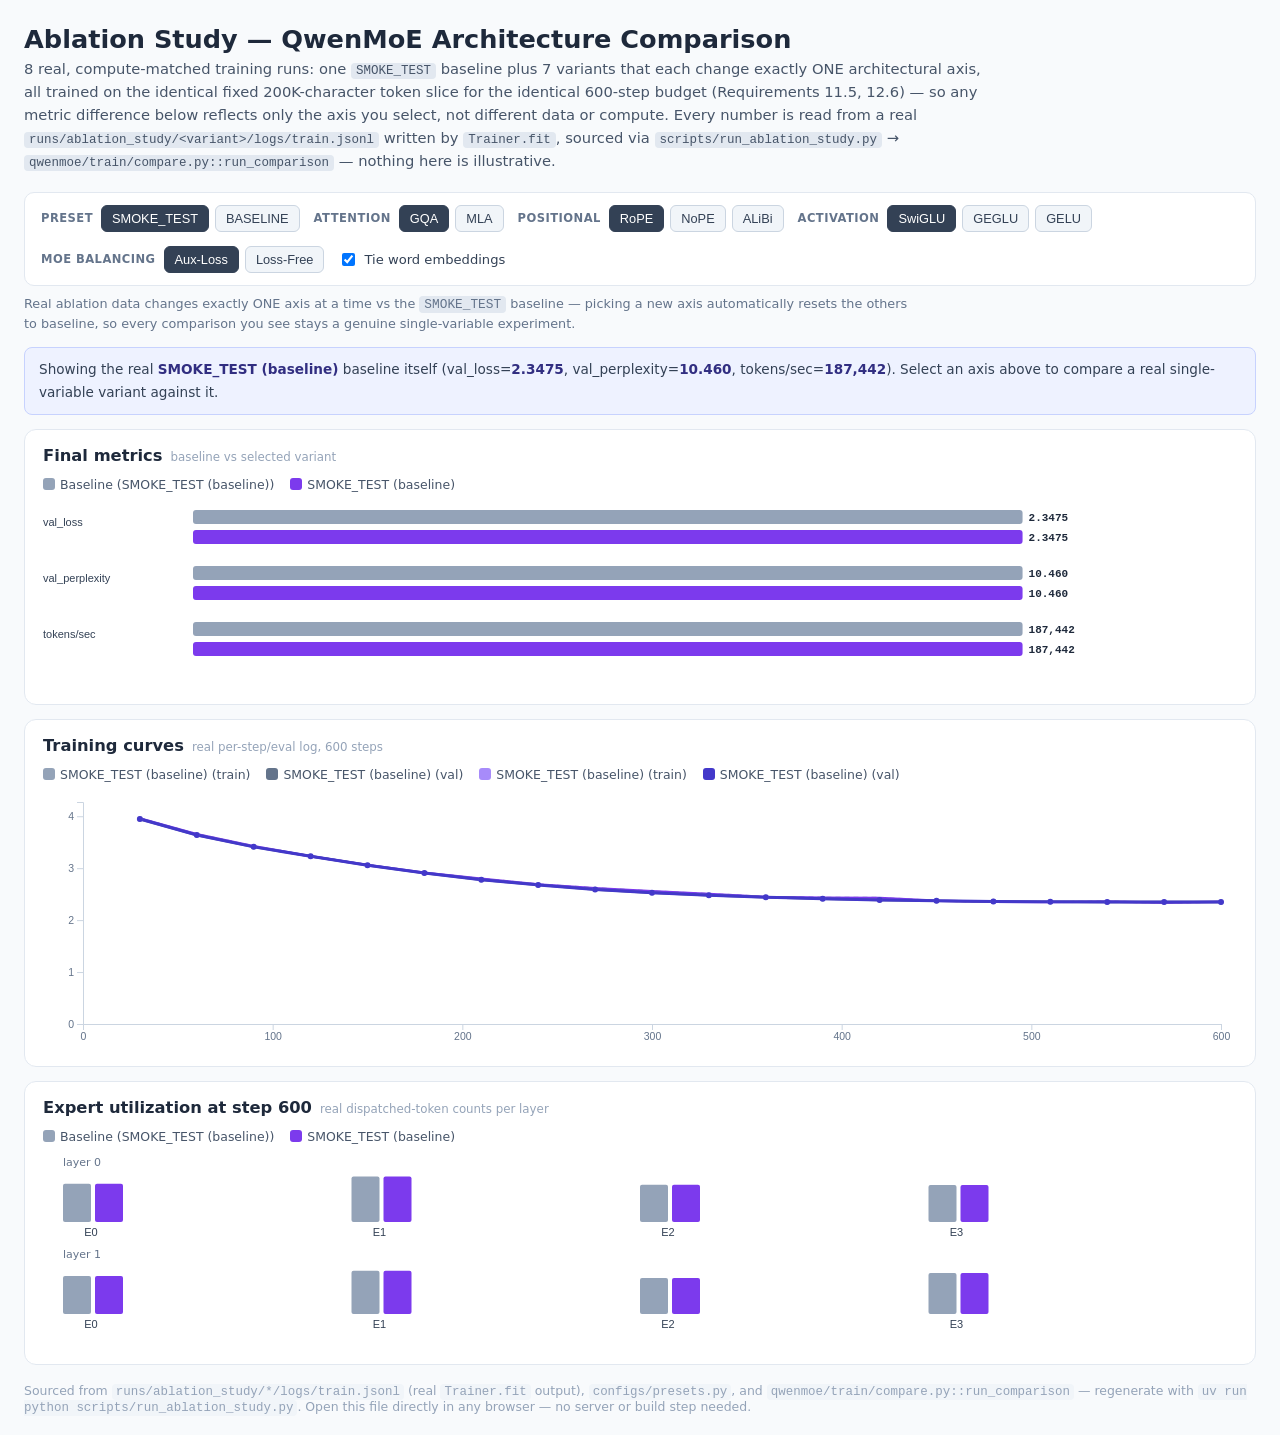
==== ablation_study/index.html @ 177bfc70 "Initial commit: Qwen-style MoE model from scratch Implements a small Qwen-style Mixture-of-Experts t" ====
<!DOCTYPE html>
<html lang="en">
<head>
<meta charset="UTF-8">
<meta name="viewport" content="width=device-width, initial-scale=1.0">
<title>QwenMoE — Ablation Study</title>
<link rel="stylesheet" href="lib/katex.min.css">
<link rel="stylesheet" href="css/style.css">
</head>
<body>

<header>
  <h1>Ablation Study — QwenMoE Architecture Comparison</h1>
  <p class="subtitle">
    8 real, compute-matched training runs: one <code>SMOKE_TEST</code> baseline plus 7 variants that each
    change exactly ONE architectural axis, all trained on the identical fixed 200K-character token slice for the
    identical 600-step budget (Requirements 11.5, 12.6) — so any metric difference below reflects only the axis
    you select, not different data or compute. Every number is read from a real
    <code>runs/ablation_study/&lt;variant&gt;/logs/train.jsonl</code> written by <code>Trainer.fit</code>, sourced via
    <code>scripts/run_ablation_study.py</code> → <code>qwenmoe/train/compare.py::run_comparison</code> — nothing here
    is illustrative.
  </p>
</header>

<div id="controls">
  <div class="ctrl-group" data-key="preset">
    <span class="ctrl-label">Preset</span>
    <button data-value="SMOKE_TEST">SMOKE_TEST</button>
    <button data-value="BASELINE">BASELINE</button>
  </div>
  <div class="ctrl-group" data-key="attention">
    <span class="ctrl-label">Attention</span>
    <button data-value="gqa">GQA</button>
    <button data-value="mla">MLA</button>
  </div>
  <div class="ctrl-group" data-key="positional">
    <span class="ctrl-label">Positional</span>
    <button data-value="rope">RoPE</button>
    <button data-value="nope">NoPE</button>
    <button data-value="alibi">ALiBi</button>
  </div>
  <div class="ctrl-group" data-key="activation">
    <span class="ctrl-label">Activation</span>
    <button data-value="swiglu">SwiGLU</button>
    <button data-value="geglu">GEGLU</button>
    <button data-value="gelu">GELU</button>
  </div>
  <div class="ctrl-group" data-key="moe_balancing">
    <span class="ctrl-label">MoE Balancing</span>
    <button data-value="aux_loss">Aux-Loss</button>
    <button data-value="loss_free">Loss-Free</button>
  </div>
  <label class="tie-toggle"><input type="checkbox" id="tieChk" checked> Tie word embeddings</label>
</div>
<p class="axis-note">Real ablation data changes exactly ONE axis at a time vs the <code>SMOKE_TEST</code> baseline —
  picking a new axis automatically resets the others to baseline, so every comparison you see stays a genuine
  single-variable experiment.</p>

<div id="statsLine"></div>

<div id="illustrativeNotice" style="display:none"></div>

<main id="comparison">
  <section class="panel">
    <h2>Final metrics <span class="panel-sub">baseline vs selected variant</span></h2>
    <div id="metricBars" class="chart-box"></div>
  </section>

  <section class="panel">
    <h2>Training curves <span class="panel-sub">real per-step/eval log, 600 steps</span></h2>
    <div id="lossCurve" class="chart-box"></div>
  </section>

  <section class="panel">
    <h2>Expert utilization at step 600 <span class="panel-sub">real dispatched-token counts per layer</span></h2>
    <div id="expertBars" class="chart-box"></div>
  </section>

  <section class="panel" id="deepdiveSection" style="display:none">
    <h2 id="deepdiveTitle"></h2>
    <div id="deepdivePanel" class="deepdive-panel"></div>
  </section>
</main>

<footer>
  Sourced from <code>runs/ablation_study/*/logs/train.jsonl</code> (real <code>Trainer.fit</code> output),
  <code>configs/presets.py</code>, and <code>qwenmoe/train/compare.py::run_comparison</code> — regenerate with
  <code>uv run python scripts/run_ablation_study.py</code>. Open this file directly in any browser — no server or
  build step needed.
</footer>

<script src="lib/d3.min.js"></script>
<script src="lib/katex.min.js"></script>
<script src="data/ablation.js"></script>
<script src="js/charts.js"></script>
<script src="js/deep-dive.js"></script>
<script src="js/app.js"></script>
</body>
</html>
---- ablation_study/css/style.css ----
/* ablation_study/css/style.css */
:root { --ink:#1e293b; --bg:#f8fafc; }
* { box-sizing: border-box; }
body {
  margin:0; padding:24px; background:var(--bg); color:var(--ink);
  font-family:'Segoe UI', system-ui, -apple-system, sans-serif;
}
header h1 { margin:0 0 4px; font-size:1.6rem; }
header .subtitle { margin:0 0 18px; color:#475569; font-size:0.92rem; max-width:960px; line-height:1.55; }
header .subtitle code { background:#e2e8f0; padding:1px 5px; border-radius:4px; font-size:0.85em; }

/* ---- Controls (reused verbatim from architecture_diagram.html's toggle bar) ---- */
#controls {
  display:flex; flex-wrap:wrap; gap:14px; align-items:center;
  background:#fff; border:1px solid #e2e8f0; border-radius:10px;
  padding:12px 16px; margin-bottom:8px;
}
.ctrl-group { display:flex; align-items:center; gap:6px; }
.ctrl-label { font-size:0.72rem; text-transform:uppercase; letter-spacing:0.04em; color:#64748b; font-weight:600; margin-right:2px; }
.ctrl-group button {
  border:1px solid #cbd5e1; background:#f1f5f9; color:#334155;
  padding:5px 10px; border-radius:6px; font-size:0.8rem; cursor:pointer;
  transition: background 0.15s, color 0.15s, border-color 0.15s;
}
.ctrl-group button:hover { background:#e2e8f0; }
.ctrl-group button.active { background:#334155; color:#fff; border-color:#334155; }
.ctrl-group button:disabled { opacity:0.4; cursor:not-allowed; }
.tie-toggle { font-size:0.82rem; display:flex; align-items:center; gap:6px; color:#334155; cursor:pointer; }

.axis-note { font-size:0.8rem; color:#64748b; margin:0 0 14px; max-width:900px; line-height:1.5; }
.axis-note code { background:#e2e8f0; padding:1px 5px; border-radius:4px; }

#statsLine {
  font-size:0.85rem; color:#334155; background:#eef2ff; border:1px solid #c7d2fe;
  border-radius:8px; padding:10px 14px; margin-bottom:14px; line-height:1.7;
}
#statsLine strong { color:#312e81; }
#statsLine .diff-arrow { color:#7c3aed; font-weight:700; margin:0 4px; }
#statsLine .better { color:#059669; font-weight:700; }
#statsLine .worse { color:#dc2626; font-weight:700; }

#illustrativeNotice {
  background:#fff7ed; border:1px solid #fdba74; color:#7c2d12; border-radius:8px;
  padding:12px 16px; margin-bottom:14px; font-size:0.85rem; line-height:1.6;
}

/* ---- Comparison panels ---- */
main#comparison { display:flex; flex-direction:column; gap:14px; min-width:0; }
.panel {
  background:#fff; border:1px solid #e2e8f0; border-radius:12px; padding:16px 18px;
  animation: panel-in 0.35s ease-out both;
  min-width:0;
}
.panel h2 { margin:0 0 12px; font-size:1.02rem; display:flex; align-items:baseline; gap:8px; }
.panel-sub { font-size:0.74rem; color:#94a3b8; font-weight:400; }
.chart-box { overflow-x:auto; min-width:0; }
.chart-box svg { display:block; }

@keyframes panel-in {
  from { opacity:0; transform:translateY(8px); }
  to { opacity:1; transform:translateY(0); }
}

/* bar/line chart elements (D3-drawn, styled via class) */
.bar-baseline { fill:#94a3b8; }
.bar-variant { fill:#7c3aed; }
.bar-variant.better { fill:#059669; }
.bar-variant.worse { fill:#dc2626; }
.bar-label { font-size:11px; fill:#334155; font-family:'Segoe UI', sans-serif; }
.bar-value { font-size:11px; fill:#1e293b; font-weight:600; font-family:'SF Mono', Consolas, monospace; }
.axis-line { stroke:#cbd5e1; stroke-width:1; }
.chart-legend { font-size:0.78rem; color:#475569; display:flex; gap:16px; margin-bottom:8px; }
.chart-legend .sw { display:inline-block; width:12px; height:12px; border-radius:3px; margin-right:5px; vertical-align:-1px; }

.line-baseline { fill:none; stroke:#94a3b8; stroke-width:2; stroke-dasharray:5 4; }
.line-variant { fill:none; stroke:#7c3aed; stroke-width:2.4; }
.line-baseline-val { fill:none; stroke:#64748b; stroke-width:2.4; }
.line-variant-val { fill:none; stroke:#4338ca; stroke-width:3; }
.dot-baseline { fill:#94a3b8; }
.dot-variant { fill:#4338ca; }
.chart-axis text { font-size:10.5px; fill:#64748b; font-family:'Segoe UI', sans-serif; }
.chart-axis path, .chart-axis line { stroke:#cbd5e1; }

.expert-group-label { font-size:11px; fill:#64748b; }

/* ---- Deep-dive (loss-free / MLA), same dark theme as token_journey ---- */
.deepdive-panel {
  background:#0f172a; color:#e2e8f0; border-radius:10px; padding:18px 20px;
  overflow-x:auto; line-height:1.55;
}
.deepdive-panel .katex { color:#e0e7ff; font-size:1.05em; }
.deepdive-panel .mm-formula-line { margin-bottom:14px; }
.deepdive-panel .mm-note {
  font-size:0.85rem; color:#cbd5e1; background:#1e293b; border-radius:8px;
  padding:10px 14px; margin-top:14px; line-height:1.55;
}
.deepdive-panel .mm-note b { color:#fbbf24; }
.bias-rounds { display:flex; gap:22px; flex-wrap:wrap; }
.bias-round {
  display:flex; flex-direction:column; gap:6px; align-items:center;
  animation: stage-in 0.4s calc(var(--stage,0) * 120ms) ease-out both;
}
.bias-round .round-label { font-size:0.74rem; color:#94a3b8; text-transform:uppercase; letter-spacing:0.03em; }
@keyframes stage-in { from{opacity:0; transform:translateY(6px);} to{opacity:1; transform:translateY(0);} }

footer { margin-top:18px; font-size:0.78rem; color:#94a3b8; }
footer code { background:#f1f5f9; padding:1px 4px; border-radius:4px; }

@media (max-width: 720px) {
  #controls { gap:10px; }
  .ctrl-group button { padding:5px 8px; font-size:0.76rem; }
}
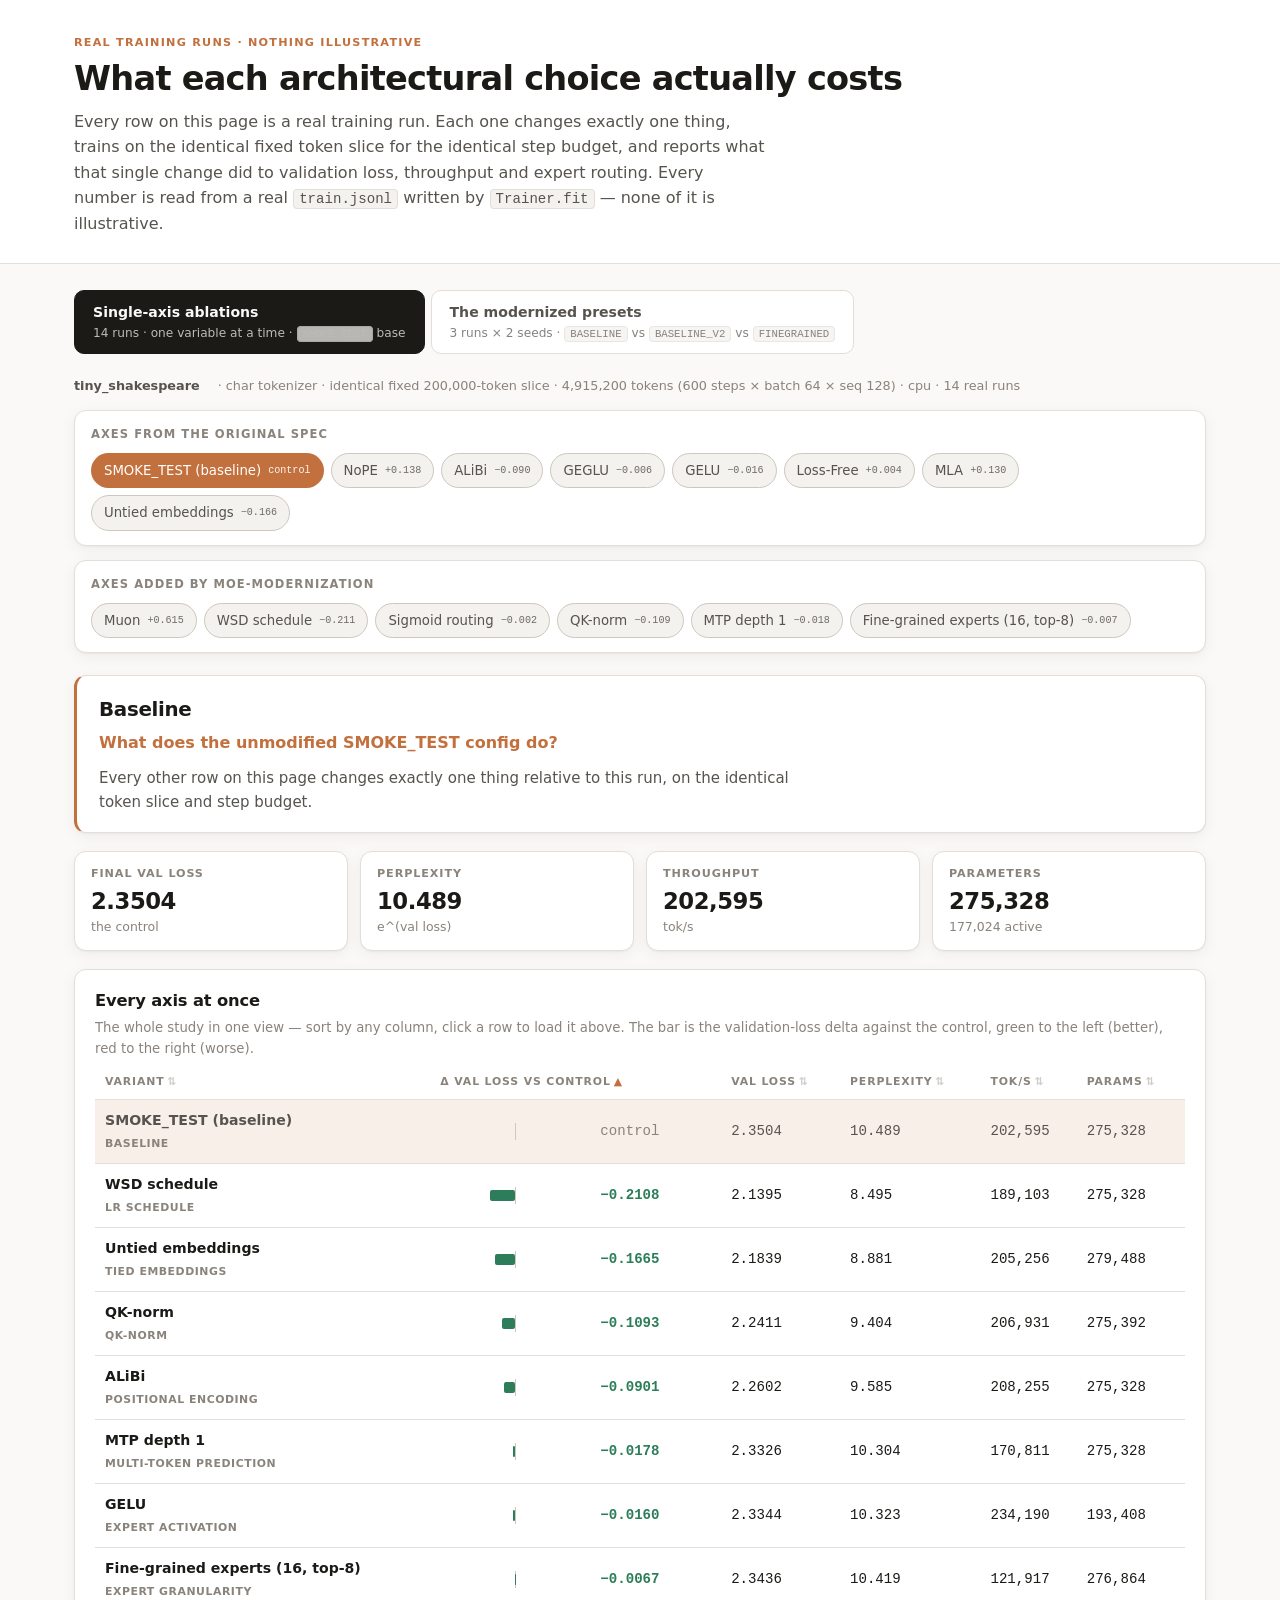
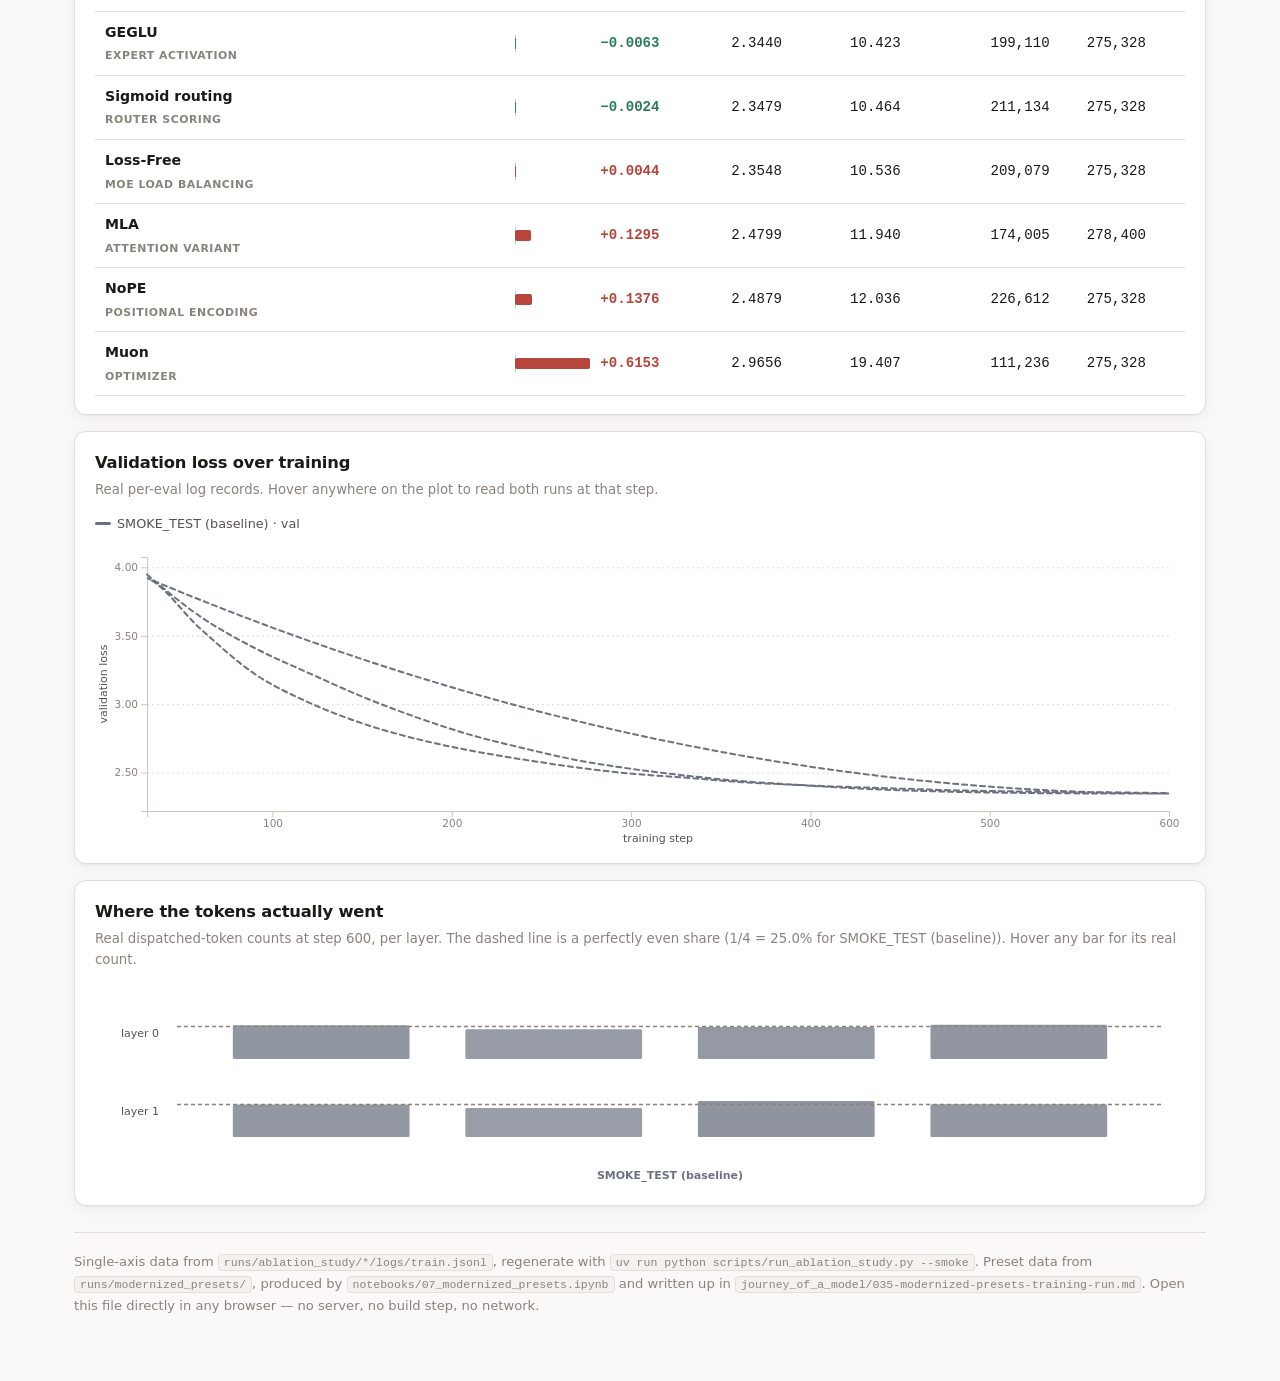
==== commit 43a2be9e: "moe-modernization: teach both visualizations the modernized model (journal 036) Both interactive pag" ====
--- a/ablation_study/index.html
+++ b/ablation_study/index.html
@@ -9,85 +9,137 @@
 </head>
 <body>
 
-<header>
-  <h1>Ablation Study — QwenMoE Architecture Comparison</h1>
-  <p class="subtitle">
-    8 real, compute-matched training runs: one <code>SMOKE_TEST</code> baseline plus 7 variants that each
-    change exactly ONE architectural axis, all trained on the identical fixed 200K-character token slice for the
-    identical 600-step budget (Requirements 11.5, 12.6) — so any metric difference below reflects only the axis
-    you select, not different data or compute. Every number is read from a real
-    <code>runs/ablation_study/&lt;variant&gt;/logs/train.jsonl</code> written by <code>Trainer.fit</code>, sourced via
-    <code>scripts/run_ablation_study.py</code> → <code>qwenmoe/train/compare.py::run_comparison</code> — nothing here
-    is illustrative.
-  </p>
+<header class="masthead">
+  <div class="wrap">
+    <p class="eyebrow">Real training runs · nothing illustrative</p>
+    <h1>What each architectural choice actually costs</h1>
+    <p class="lede">
+      Every row on this page is a real training run. Each one changes exactly one thing, trains on the
+      identical fixed token slice for the identical step budget, and reports what that single change did to
+      validation loss, throughput and expert routing. Every number is read from a real
+      <code>train.jsonl</code> written by <code>Trainer.fit</code> — none of it is illustrative.
+    </p>
+  </div>
 </header>
 
-<div id="controls">
-  <div class="ctrl-group" data-key="preset">
-    <span class="ctrl-label">Preset</span>
-    <button data-value="SMOKE_TEST">SMOKE_TEST</button>
-    <button data-value="BASELINE">BASELINE</button>
+<div class="wrap">
+
+  <div class="tiers" role="tablist">
+    <button class="tier-tab" role="tab" data-tier="axes" aria-selected="true">
+      Single-axis ablations
+      <small>14 runs · one variable at a time · <code>SMOKE_TEST</code> base</small>
+    </button>
+    <button class="tier-tab" role="tab" data-tier="presets" aria-selected="false">
+      The modernized presets
+      <small>3 runs × 2 seeds · <code>BASELINE</code> vs <code>BASELINE_V2</code> vs <code>FINEGRAINED</code></small>
+    </button>
   </div>
-  <div class="ctrl-group" data-key="attention">
-    <span class="ctrl-label">Attention</span>
-    <button data-value="gqa">GQA</button>
-    <button data-value="mla">MLA</button>
-  </div>
-  <div class="ctrl-group" data-key="positional">
-    <span class="ctrl-label">Positional</span>
-    <button data-value="rope">RoPE</button>
-    <button data-value="nope">NoPE</button>
-    <button data-value="alibi">ALiBi</button>
-  </div>
-  <div class="ctrl-group" data-key="activation">
-    <span class="ctrl-label">Activation</span>
-    <button data-value="swiglu">SwiGLU</button>
-    <button data-value="geglu">GEGLU</button>
-    <button data-value="gelu">GELU</button>
-  </div>
-  <div class="ctrl-group" data-key="moe_balancing">
-    <span class="ctrl-label">MoE Balancing</span>
-    <button data-value="aux_loss">Aux-Loss</button>
-    <button data-value="loss_free">Loss-Free</button>
-  </div>
-  <label class="tie-toggle"><input type="checkbox" id="tieChk" checked> Tie word embeddings</label>
-</div>
-<p class="axis-note">Real ablation data changes exactly ONE axis at a time vs the <code>SMOKE_TEST</code> baseline —
-  picking a new axis automatically resets the others to baseline, so every comparison you see stays a genuine
-  single-variable experiment.</p>
 
-<div id="statsLine"></div>
+  <!-- =============== TIER 1: single-axis ablations =============== -->
+  <section id="tier-axes">
+    <p class="provenance" id="axisProvenance"></p>
 
-<div id="illustrativeNotice" style="display:none"></div>
+    <div class="picker" id="picker"></div>
 
-<main id="comparison">
-  <section class="panel">
-    <h2>Final metrics <span class="panel-sub">baseline vs selected variant</span></h2>
-    <div id="metricBars" class="chart-box"></div>
+    <div class="explainer" id="explainer"></div>
+
+    <div class="verdict" id="verdict"></div>
+
+    <section class="panel">
+      <h2>Every axis at once</h2>
+      <p class="panel-sub">
+        The whole study in one view — sort by any column, click a row to load it above. The bar is the
+        validation-loss delta against the control, green to the left (better), red to the right (worse).
+      </p>
+      <div class="chart-box" id="board"></div>
+    </section>
+
+    <section class="panel">
+      <h2>Validation loss over training</h2>
+      <p class="panel-sub">Real per-eval log records. Hover anywhere on the plot to read both runs at that step.</p>
+      <div class="legend" id="lossLegend"></div>
+      <div class="chart-box" id="lossCurve"></div>
+    </section>
+
+    <section class="panel">
+      <h2>Where the tokens actually went</h2>
+      <p class="panel-sub" id="expertSub"></p>
+      <div class="chart-box" id="expertBars"></div>
+    </section>
+
+    <section class="panel hidden" id="deepdiveSection">
+      <h2 id="deepdiveTitle"></h2>
+      <p class="panel-sub">The mechanism behind the number above, with this run's own measurements.</p>
+      <div class="deepdive" id="deepdivePanel"></div>
+    </section>
   </section>
 
-  <section class="panel">
-    <h2>Training curves <span class="panel-sub">real per-step/eval log, 600 steps</span></h2>
-    <div id="lossCurve" class="chart-box"></div>
+  <!-- =============== TIER 2: modernized presets =============== -->
+  <section id="tier-presets" class="hidden">
+    <p class="provenance" id="presetProvenance"></p>
+
+    <section class="panel" style="border-left:3px solid var(--variant)">
+      <h2>A different experiment from the one above</h2>
+      <p class="panel-sub" style="margin-bottom:0">
+        This tier is <em>not</em> comparable with the single-axis study: it uses a different base config
+        (<code>BASELINE</code>, d_model 256 × 6 layers, not the tiny <code>SMOKE_TEST</code>), a different
+        token slice and budget, and — crucially — it changes <em>several</em> axes at once, because the
+        question here is not "what does one knob do" but "what should the recommended configuration be after
+        the modernization spec". It also trains every variant over two seeds, so a difference can be checked
+        against seed noise instead of eyeballed.
+      </p>
+    </section>
+
+    <div class="showdown" id="presetCards"></div>
+
+    <section class="panel">
+      <h2>What changed, and why it should help</h2>
+      <p class="panel-sub">
+        Each row is one field difference against <code>BASELINE</code>, with the reasoning that motivated it.
+      </p>
+      <div class="chart-box" id="changeTable"></div>
+    </section>
+
+    <section class="panel">
+      <h2>Validation loss over training</h2>
+      <p class="panel-sub">
+        Line is the mean across seeds; the shaded band is the real min–max envelope, so you can see directly
+        whether two runs are separated by more than seed noise.
+      </p>
+      <div class="legend" id="presetLegend"></div>
+      <div class="chart-box" id="presetCurve"></div>
+    </section>
+
+    <section class="panel">
+      <h2>Routing load per expert</h2>
+      <p class="panel-sub">
+        Real dispatched-token counts per layer at the final logged step. <code>FINEGRAINED</code> has 32
+        narrow experts where the others have 8 wide ones, so its bars are both more numerous and individually
+        smaller — the dashed line is each model's own even share.
+      </p>
+      <div class="chart-box" id="presetExpertBars"></div>
+    </section>
+
+    <section class="panel">
+      <h2>How evenly is that load spread?</h2>
+      <p class="panel-sub">
+        One dot per layer. Coefficient of variation = std(load) / mean(load): zero means every expert received
+        an identical share, larger means the router is playing favourites.
+      </p>
+      <div class="chart-box" id="presetBalance"></div>
+    </section>
   </section>
 
-  <section class="panel">
-    <h2>Expert utilization at step 600 <span class="panel-sub">real dispatched-token counts per layer</span></h2>
-    <div id="expertBars" class="chart-box"></div>
-  </section>
+  <footer class="foot">
+    Single-axis data from <code>runs/ablation_study/*/logs/train.jsonl</code>, regenerate with
+    <code>uv run python scripts/run_ablation_study.py --smoke</code>.
+    Preset data from <code>runs/modernized_presets/</code>, produced by
+    <code>notebooks/07_modernized_presets.ipynb</code> and written up in
+    <code>journey_of_a_model/035-modernized-presets-training-run.md</code>.
+    Open this file directly in any browser — no server, no build step, no network.
+  </footer>
 
-  <section class="panel" id="deepdiveSection" style="display:none">
-    <h2 id="deepdiveTitle"></h2>
-    <div id="deepdivePanel" class="deepdive-panel"></div>
-  </section>
-</main>
-
-<footer>
-  Sourced from <code>runs/ablation_study/*/logs/train.jsonl</code> (real <code>Trainer.fit</code> output),
-  <code>configs/presets.py</code>, and <code>qwenmoe/train/compare.py::run_comparison</code> — regenerate with
-  <code>uv run python scripts/run_ablation_study.py</code>. Open this file directly in any browser — no server or
-  build step needed.
-</footer>
+</div>
 
 <script src="lib/d3.min.js"></script>
 <script src="lib/katex.min.js"></script>
--- a/ablation_study/css/style.css
+++ b/ablation_study/css/style.css
@@ -1,112 +1,401 @@
-/* ablation_study/css/style.css */
-:root { --ink:#1e293b; --bg:#f8fafc; }
+/* ablation_study/css/style.css
+ *
+ * Design system for the ablation study page.
+ *
+ * Hue carries meaning here, it is not decoration: slate is always the
+ * BASELINE/control (recessive, it is the thing being compared against),
+ * rust is always the variant under test, and green/red are reserved
+ * exclusively for "this measured better/worse than the control". The
+ * modernized presets get their own three-colour scale because they are a
+ * three-way comparison rather than a pair.
+ *
+ * Everything is vendored/system-only -- no webfont, no CDN -- because these
+ * pages are meant to open straight off the filesystem with no server and no
+ * network, the same constraint that made d3/katex local in lib/.
+ */
+
+:root {
+  color-scheme: light dark;
+
+  /* neutrals, biased very slightly warm so the rust accent sits naturally */
+  --bg: #faf9f7;
+  --surface: #ffffff;
+  --surface-2: #f4f2ef;
+  --border: #e3ded7;
+  --border-strong: #cec7bd;
+  --ink: #1c1a17;
+  --ink-2: #57534e;
+  --ink-3: #8a837b;
+
+  /* roles */
+  --control: #6b7280;      /* the baseline being compared against */
+  --variant: #c2703d;      /* the single axis under test */
+  --better: #2d7d5a;
+  --worse: #b8453c;
+
+  /* the three modernized presets */
+  --p-baseline: #6b7280;
+  --p-v2: #c2703d;
+  --p-fine: #7c5cbf;
+
+  --shadow: 0 1px 2px rgba(28, 26, 23, 0.04), 0 4px 16px rgba(28, 26, 23, 0.05);
+  --radius: 12px;
+
+  --mono: ui-monospace, "SF Mono", "Cascadia Mono", Menlo, Consolas, monospace;
+  --sans: ui-sans-serif, system-ui, -apple-system, "Segoe UI", Roboto, sans-serif;
+}
+
+@media (prefers-color-scheme: dark) {
+  :root:not([data-theme="light"]) {
+    --bg: #12151a;
+    --surface: #191d24;
+    --surface-2: #21262f;
+    --border: #2c323c;
+    --border-strong: #3d4552;
+    --ink: #e8e6e3;
+    --ink-2: #a8a29b;
+    --ink-3: #79736c;
+    --control: #8d949e;
+    --variant: #e0904f;
+    --better: #4aa87a;
+    --worse: #d96b60;
+    --p-baseline: #8d949e;
+    --p-v2: #e0904f;
+    --p-fine: #a284d8;
+    --shadow: 0 1px 2px rgba(0, 0, 0, 0.3), 0 4px 16px rgba(0, 0, 0, 0.25);
+  }
+}
+
+:root[data-theme="dark"] {
+  --bg: #12151a;
+  --surface: #191d24;
+  --surface-2: #21262f;
+  --border: #2c323c;
+  --border-strong: #3d4552;
+  --ink: #e8e6e3;
+  --ink-2: #a8a29b;
+  --ink-3: #79736c;
+  --control: #8d949e;
+  --variant: #e0904f;
+  --better: #4aa87a;
+  --worse: #d96b60;
+  --p-baseline: #8d949e;
+  --p-v2: #e0904f;
+  --p-fine: #a284d8;
+  --shadow: 0 1px 2px rgba(0, 0, 0, 0.3), 0 4px 16px rgba(0, 0, 0, 0.25);
+}
+
 * { box-sizing: border-box; }
+
 body {
-  margin:0; padding:24px; background:var(--bg); color:var(--ink);
-  font-family:'Segoe UI', system-ui, -apple-system, sans-serif;
-}
-header h1 { margin:0 0 4px; font-size:1.6rem; }
-header .subtitle { margin:0 0 18px; color:#475569; font-size:0.92rem; max-width:960px; line-height:1.55; }
-header .subtitle code { background:#e2e8f0; padding:1px 5px; border-radius:4px; font-size:0.85em; }
-
-/* ---- Controls (reused verbatim from architecture_diagram.html's toggle bar) ---- */
-#controls {
-  display:flex; flex-wrap:wrap; gap:14px; align-items:center;
-  background:#fff; border:1px solid #e2e8f0; border-radius:10px;
-  padding:12px 16px; margin-bottom:8px;
-}
-.ctrl-group { display:flex; align-items:center; gap:6px; }
-.ctrl-label { font-size:0.72rem; text-transform:uppercase; letter-spacing:0.04em; color:#64748b; font-weight:600; margin-right:2px; }
-.ctrl-group button {
-  border:1px solid #cbd5e1; background:#f1f5f9; color:#334155;
-  padding:5px 10px; border-radius:6px; font-size:0.8rem; cursor:pointer;
-  transition: background 0.15s, color 0.15s, border-color 0.15s;
-}
-.ctrl-group button:hover { background:#e2e8f0; }
-.ctrl-group button.active { background:#334155; color:#fff; border-color:#334155; }
-.ctrl-group button:disabled { opacity:0.4; cursor:not-allowed; }
-.tie-toggle { font-size:0.82rem; display:flex; align-items:center; gap:6px; color:#334155; cursor:pointer; }
-
-.axis-note { font-size:0.8rem; color:#64748b; margin:0 0 14px; max-width:900px; line-height:1.5; }
-.axis-note code { background:#e2e8f0; padding:1px 5px; border-radius:4px; }
-
-#statsLine {
-  font-size:0.85rem; color:#334155; background:#eef2ff; border:1px solid #c7d2fe;
-  border-radius:8px; padding:10px 14px; margin-bottom:14px; line-height:1.7;
-}
-#statsLine strong { color:#312e81; }
-#statsLine .diff-arrow { color:#7c3aed; font-weight:700; margin:0 4px; }
-#statsLine .better { color:#059669; font-weight:700; }
-#statsLine .worse { color:#dc2626; font-weight:700; }
-
-#illustrativeNotice {
-  background:#fff7ed; border:1px solid #fdba74; color:#7c2d12; border-radius:8px;
-  padding:12px 16px; margin-bottom:14px; font-size:0.85rem; line-height:1.6;
-}
-
-/* ---- Comparison panels ---- */
-main#comparison { display:flex; flex-direction:column; gap:14px; min-width:0; }
+  margin: 0;
+  padding: 0 0 64px;
+  background: var(--bg);
+  color: var(--ink);
+  font-family: var(--sans);
+  font-size: 15px;
+  line-height: 1.6;
+  -webkit-font-smoothing: antialiased;
+}
+
+.wrap { max-width: 1180px; margin: 0 auto; padding: 0 24px; }
+
+code, .mono { font-family: var(--mono); font-size: 0.88em; }
+code {
+  background: var(--surface-2); padding: 1px 5px; border-radius: 4px;
+  border: 1px solid var(--border);
+}
+.num { font-variant-numeric: tabular-nums; }
+
+/* ---------- masthead ---------- */
+header.masthead {
+  border-bottom: 1px solid var(--border);
+  background: var(--surface);
+  padding: 34px 0 26px;
+  margin-bottom: 26px;
+}
+.eyebrow {
+  font-size: 0.7rem; text-transform: uppercase; letter-spacing: 0.11em;
+  color: var(--variant); font-weight: 700; margin: 0 0 8px;
+}
+header.masthead h1 {
+  margin: 0 0 10px; font-size: 2.1rem; line-height: 1.15;
+  letter-spacing: -0.022em; font-weight: 660; text-wrap: balance;
+}
+header.masthead .lede {
+  margin: 0; color: var(--ink-2); max-width: 68ch; font-size: 1rem;
+}
+.provenance {
+  margin-top: 16px; font-size: 0.8rem; color: var(--ink-3);
+  display: flex; flex-wrap: wrap; gap: 6px 18px;
+}
+.provenance b { color: var(--ink-2); font-weight: 600; }
+
+/* ---------- tier tabs ---------- */
+.tiers { display: flex; gap: 6px; margin-bottom: 22px; flex-wrap: wrap; }
+.tier-tab {
+  appearance: none; border: 1px solid var(--border); background: var(--surface);
+  color: var(--ink-2); padding: 10px 18px; border-radius: 10px; cursor: pointer;
+  font: inherit; font-size: 0.88rem; font-weight: 600; text-align: left;
+  transition: background .15s, color .15s, border-color .15s;
+}
+.tier-tab:hover { border-color: var(--border-strong); color: var(--ink); }
+.tier-tab[aria-selected="true"] {
+  background: var(--ink); color: var(--bg); border-color: var(--ink);
+}
+.tier-tab small {
+  display: block; font-weight: 400; font-size: 0.76rem; opacity: 0.72;
+  margin-top: 1px;
+}
+
+/* ---------- axis picker ---------- */
+.picker { display: grid; gap: 14px; margin-bottom: 22px; }
+.picker-group {
+  background: var(--surface); border: 1px solid var(--border);
+  border-radius: var(--radius); padding: 14px 16px; box-shadow: var(--shadow);
+}
+.picker-group > h3 {
+  margin: 0 0 10px; font-size: 0.72rem; text-transform: uppercase;
+  letter-spacing: 0.09em; color: var(--ink-3); font-weight: 700;
+}
+.chips { display: flex; flex-wrap: wrap; gap: 7px; }
+.chip {
+  appearance: none; border: 1px solid var(--border-strong); background: var(--surface-2);
+  color: var(--ink-2); padding: 6px 12px; border-radius: 999px; cursor: pointer;
+  font: inherit; font-size: 0.83rem; font-weight: 500;
+  display: inline-flex; align-items: center; gap: 7px;
+  transition: background .14s, color .14s, border-color .14s, transform .14s;
+}
+.chip:hover { border-color: var(--variant); color: var(--ink); transform: translateY(-1px); }
+.chip[aria-pressed="true"] {
+  background: var(--variant); border-color: var(--variant); color: #fff;
+}
+.chip .delta {
+  font-family: var(--mono); font-size: 0.76em; font-variant-numeric: tabular-nums;
+  opacity: 0.85;
+}
+.chip[aria-pressed="true"] .delta { opacity: 0.95; }
+.chip.is-control { border-style: dashed; }
+
+/* ---------- explainer card ---------- */
+.explainer {
+  background: var(--surface); border: 1px solid var(--border);
+  border-left: 3px solid var(--variant);
+  border-radius: var(--radius); padding: 18px 22px; margin-bottom: 18px;
+  box-shadow: var(--shadow);
+}
+.explainer h2 { margin: 0 0 4px; font-size: 1.24rem; letter-spacing: -0.015em; }
+.explainer .question {
+  margin: 0 0 10px; font-size: 1rem; color: var(--variant); font-weight: 600;
+}
+.explainer .why { margin: 0; color: var(--ink-2); max-width: 74ch; }
+.explainer .changed {
+  margin-top: 14px; padding-top: 13px; border-top: 1px dashed var(--border);
+  font-size: 0.88rem; display: flex; flex-wrap: wrap; gap: 6px 16px;
+  align-items: center;
+}
+.changed .field { font-family: var(--mono); font-size: 0.86em; }
+.arrow { color: var(--variant); font-weight: 700; margin: 0 3px; }
+.paper-link {
+  display: inline-block; margin-top: 12px; font-size: 0.82rem;
+  color: var(--variant); text-decoration: none; font-weight: 600;
+  border-bottom: 1px solid currentColor; padding-bottom: 1px;
+}
+.paper-link:hover { color: var(--ink); }
+
+/* ---------- verdict strip ---------- */
+.verdict {
+  display: grid; grid-template-columns: repeat(auto-fit, minmax(168px, 1fr));
+  gap: 12px; margin-bottom: 18px;
+}
+.stat {
+  background: var(--surface); border: 1px solid var(--border);
+  border-radius: var(--radius); padding: 13px 16px; box-shadow: var(--shadow);
+}
+.stat .k {
+  font-size: 0.7rem; text-transform: uppercase; letter-spacing: 0.08em;
+  color: var(--ink-3); font-weight: 700; margin-bottom: 5px;
+}
+.stat .v {
+  font-size: 1.42rem; font-weight: 650; font-variant-numeric: tabular-nums;
+  letter-spacing: -0.02em; line-height: 1.15;
+}
+.stat .sub { font-size: 0.78rem; color: var(--ink-3); margin-top: 3px; font-variant-numeric: tabular-nums; }
+.stat.better .v { color: var(--better); }
+.stat.worse .v { color: var(--worse); }
+
+/* ---------- panels ---------- */
 .panel {
-  background:#fff; border:1px solid #e2e8f0; border-radius:12px; padding:16px 18px;
-  animation: panel-in 0.35s ease-out both;
-  min-width:0;
-}
-.panel h2 { margin:0 0 12px; font-size:1.02rem; display:flex; align-items:baseline; gap:8px; }
-.panel-sub { font-size:0.74rem; color:#94a3b8; font-weight:400; }
-.chart-box { overflow-x:auto; min-width:0; }
-.chart-box svg { display:block; }
-
-@keyframes panel-in {
-  from { opacity:0; transform:translateY(8px); }
-  to { opacity:1; transform:translateY(0); }
-}
-
-/* bar/line chart elements (D3-drawn, styled via class) */
-.bar-baseline { fill:#94a3b8; }
-.bar-variant { fill:#7c3aed; }
-.bar-variant.better { fill:#059669; }
-.bar-variant.worse { fill:#dc2626; }
-.bar-label { font-size:11px; fill:#334155; font-family:'Segoe UI', sans-serif; }
-.bar-value { font-size:11px; fill:#1e293b; font-weight:600; font-family:'SF Mono', Consolas, monospace; }
-.axis-line { stroke:#cbd5e1; stroke-width:1; }
-.chart-legend { font-size:0.78rem; color:#475569; display:flex; gap:16px; margin-bottom:8px; }
-.chart-legend .sw { display:inline-block; width:12px; height:12px; border-radius:3px; margin-right:5px; vertical-align:-1px; }
-
-.line-baseline { fill:none; stroke:#94a3b8; stroke-width:2; stroke-dasharray:5 4; }
-.line-variant { fill:none; stroke:#7c3aed; stroke-width:2.4; }
-.line-baseline-val { fill:none; stroke:#64748b; stroke-width:2.4; }
-.line-variant-val { fill:none; stroke:#4338ca; stroke-width:3; }
-.dot-baseline { fill:#94a3b8; }
-.dot-variant { fill:#4338ca; }
-.chart-axis text { font-size:10.5px; fill:#64748b; font-family:'Segoe UI', sans-serif; }
-.chart-axis path, .chart-axis line { stroke:#cbd5e1; }
-
-.expert-group-label { font-size:11px; fill:#64748b; }
-
-/* ---- Deep-dive (loss-free / MLA), same dark theme as token_journey ---- */
-.deepdive-panel {
-  background:#0f172a; color:#e2e8f0; border-radius:10px; padding:18px 20px;
-  overflow-x:auto; line-height:1.55;
-}
-.deepdive-panel .katex { color:#e0e7ff; font-size:1.05em; }
-.deepdive-panel .mm-formula-line { margin-bottom:14px; }
-.deepdive-panel .mm-note {
-  font-size:0.85rem; color:#cbd5e1; background:#1e293b; border-radius:8px;
-  padding:10px 14px; margin-top:14px; line-height:1.55;
-}
-.deepdive-panel .mm-note b { color:#fbbf24; }
-.bias-rounds { display:flex; gap:22px; flex-wrap:wrap; }
+  background: var(--surface); border: 1px solid var(--border);
+  border-radius: var(--radius); padding: 18px 20px; margin-bottom: 16px;
+  box-shadow: var(--shadow); min-width: 0;
+}
+.panel > h2 {
+  margin: 0 0 3px; font-size: 1.02rem; letter-spacing: -0.01em;
+  display: flex; align-items: baseline; gap: 9px; flex-wrap: wrap;
+}
+.panel > .panel-sub { margin: 0 0 14px; font-size: 0.83rem; color: var(--ink-3); }
+.chart-box { overflow-x: auto; min-width: 0; }
+.chart-box svg { display: block; }
+
+.legend {
+  display: flex; gap: 16px; flex-wrap: wrap; font-size: 0.8rem;
+  color: var(--ink-2); margin-bottom: 10px;
+}
+.legend .sw {
+  display: inline-block; width: 11px; height: 11px; border-radius: 3px;
+  margin-right: 6px; vertical-align: -1px;
+}
+.legend .sw.line { height: 3px; border-radius: 2px; width: 16px; vertical-align: 3px; }
+
+/* D3-drawn elements */
+.axis text { font-size: 10.5px; fill: var(--ink-3); font-family: var(--sans); }
+.axis path, .axis line { stroke: var(--border-strong); }
+.grid line { stroke: var(--border); stroke-dasharray: 2 3; }
+.grid path { stroke: none; }
+.chart-label { font-size: 11px; fill: var(--ink-2); font-family: var(--sans); }
+.chart-value {
+  font-size: 11.5px; fill: var(--ink); font-weight: 650;
+  font-family: var(--mono); font-variant-numeric: tabular-nums;
+}
+.ideal-line { stroke: var(--ink-3); stroke-width: 1.4; stroke-dasharray: 4 3; }
+
+/* ---------- leaderboard ---------- */
+.board { width: 100%; border-collapse: collapse; font-size: 0.88rem; }
+.board th {
+  text-align: left; font-size: 0.68rem; text-transform: uppercase;
+  letter-spacing: 0.08em; color: var(--ink-3); font-weight: 700;
+  padding: 0 10px 8px; border-bottom: 1px solid var(--border); white-space: nowrap;
+}
+.board th.sortable { cursor: pointer; user-select: none; }
+.board th.sortable:hover { color: var(--variant); }
+.board th .caret { opacity: 0.4; margin-left: 3px; }
+.board th[aria-sort] .caret { opacity: 1; color: var(--variant); }
+.board td { padding: 9px 10px; border-bottom: 1px solid var(--border); vertical-align: middle; }
+.board tbody tr { cursor: pointer; transition: background .12s; }
+.board tbody tr:hover { background: var(--surface-2); }
+.board tbody tr.is-control td { color: var(--ink-2); }
+.board tbody tr.is-control .name { font-weight: 650; }
+.board tbody tr.selected { background: color-mix(in srgb, var(--variant) 11%, transparent); }
+.board .name { font-weight: 600; }
+.board .axis-tag {
+  display: inline-block; font-size: 0.68rem; text-transform: uppercase;
+  letter-spacing: 0.05em; color: var(--ink-3); font-weight: 700;
+}
+.board .num { font-family: var(--mono); font-variant-numeric: tabular-nums; }
+.board .d-better { color: var(--better); font-weight: 650; }
+.board .d-worse { color: var(--worse); font-weight: 650; }
+.board .d-zero { color: var(--ink-3); }
+/* the in-cell delta bar: a diverging bar centred on zero */
+.dbar { position: relative; height: 17px; width: 150px; }
+.dbar .zero {
+  position: absolute; left: 50%; top: 0; bottom: 0; width: 1px;
+  background: var(--border-strong);
+}
+.dbar .fill { position: absolute; top: 3px; height: 11px; border-radius: 2px; }
+.dbar .fill.pos { background: var(--worse); left: 50%; }
+.dbar .fill.neg { background: var(--better); right: 50%; }
+
+/* ---------- preset showdown ---------- */
+.showdown { display: grid; grid-template-columns: repeat(auto-fit, minmax(255px, 1fr)); gap: 14px; margin-bottom: 18px; }
+.preset-card {
+  background: var(--surface); border: 1px solid var(--border);
+  border-top: 3px solid var(--accent, var(--control));
+  border-radius: var(--radius); padding: 16px 18px; box-shadow: var(--shadow);
+}
+.preset-card h3 { margin: 0 0 2px; font-size: 1.05rem; letter-spacing: -0.01em; }
+.preset-card .role { font-size: 0.74rem; color: var(--ink-3); text-transform: uppercase; letter-spacing: 0.07em; font-weight: 700; margin-bottom: 11px; }
+.preset-card .big {
+  font-size: 1.85rem; font-weight: 650; font-variant-numeric: tabular-nums;
+  letter-spacing: -0.025em; line-height: 1.1;
+}
+.preset-card .big .pm { font-size: 0.5em; color: var(--ink-3); font-weight: 500; }
+.preset-card .metric-label { font-size: 0.74rem; color: var(--ink-3); margin-bottom: 9px; }
+.preset-card ul { margin: 12px 0 0; padding-left: 17px; font-size: 0.84rem; color: var(--ink-2); }
+.preset-card ul li { margin-bottom: 4px; }
+.preset-card .verdict-pill {
+  display: inline-block; margin-top: 11px; font-size: 0.76rem; font-weight: 650;
+  padding: 3px 10px; border-radius: 999px;
+}
+.verdict-pill.better { background: color-mix(in srgb, var(--better) 16%, transparent); color: var(--better); }
+.verdict-pill.worse { background: color-mix(in srgb, var(--worse) 16%, transparent); color: var(--worse); }
+.verdict-pill.control { background: var(--surface-2); color: var(--ink-3); }
+
+/* change table */
+.change-table { width: 100%; border-collapse: collapse; font-size: 0.87rem; margin-top: 4px; }
+.change-table th {
+  text-align: left; font-size: 0.68rem; text-transform: uppercase; letter-spacing: 0.08em;
+  color: var(--ink-3); font-weight: 700; padding: 0 10px 8px; border-bottom: 1px solid var(--border);
+}
+.change-table td { padding: 11px 10px; border-bottom: 1px solid var(--border); vertical-align: top; }
+.change-table td.field-cell { font-family: var(--mono); font-size: 0.85em; white-space: nowrap; }
+.change-table td.why-cell { color: var(--ink-2); }
+
+/* ---------- deep dive ---------- */
+.deepdive {
+  background: #131820; color: #dce3ec; border-radius: var(--radius);
+  padding: 20px 22px; overflow-x: auto; line-height: 1.6;
+  border: 1px solid #232b36;
+}
+.deepdive .katex { color: #e7ecf4; font-size: 1.03em; }
+.deepdive .mm-formula-line { margin-bottom: 15px; }
+.deepdive .mm-note {
+  font-size: 0.86rem; color: #b9c3d1; background: #1b222c; border-radius: 9px;
+  padding: 11px 15px; margin-top: 15px; line-height: 1.6;
+}
+.deepdive .mm-note b { color: #e8a95f; font-weight: 650; }
+.deepdive .dd-head {
+  font-size: 0.7rem; text-transform: uppercase; letter-spacing: 0.09em;
+  color: #7f8b9c; font-weight: 700; margin-bottom: 12px;
+}
+.bias-rounds { display: flex; gap: 24px; flex-wrap: wrap; }
 .bias-round {
-  display:flex; flex-direction:column; gap:6px; align-items:center;
-  animation: stage-in 0.4s calc(var(--stage,0) * 120ms) ease-out both;
-}
-.bias-round .round-label { font-size:0.74rem; color:#94a3b8; text-transform:uppercase; letter-spacing:0.03em; }
-@keyframes stage-in { from{opacity:0; transform:translateY(6px);} to{opacity:1; transform:translateY(0);} }
-
-footer { margin-top:18px; font-size:0.78rem; color:#94a3b8; }
-footer code { background:#f1f5f9; padding:1px 4px; border-radius:4px; }
-
-@media (max-width: 720px) {
-  #controls { gap:10px; }
-  .ctrl-group button { padding:5px 8px; font-size:0.76rem; }
-}
+  display: flex; flex-direction: column; gap: 6px; align-items: center;
+  animation: stage-in .4s calc(var(--stage, 0) * 120ms) ease-out both;
+}
+.bias-round .round-label {
+  font-size: 0.72rem; color: #7f8b9c; text-transform: uppercase; letter-spacing: 0.05em;
+}
+@keyframes stage-in { from { opacity: 0; transform: translateY(7px); } to { opacity: 1; transform: none; } }
+
+/* comparison of two probability vectors, used by the routing deep-dive */
+.prob-compare { display: flex; flex-direction: column; gap: 7px; }
+.prob-row { display: flex; align-items: center; gap: 10px; font-size: 0.8rem; }
+.prob-row .pr-label {
+  width: 74px; flex: none; color: #8b96a6; font-family: var(--mono); font-size: 0.9em;
+}
+.prob-row .pr-track { flex: 1; height: 15px; background: #1b222c; border-radius: 3px; overflow: hidden; min-width: 90px; }
+.prob-row .pr-fill { height: 100%; border-radius: 3px; transition: width .5s cubic-bezier(.4,0,.2,1); }
+.prob-row .pr-val {
+  width: 58px; flex: none; text-align: right; font-family: var(--mono);
+  font-variant-numeric: tabular-nums; color: #dce3ec; font-size: 0.85em;
+}
+.prob-row.is-chosen .pr-label { color: #e8a95f; font-weight: 700; }
+
+footer.foot {
+  margin-top: 26px; padding-top: 18px; border-top: 1px solid var(--border);
+  font-size: 0.82rem; color: var(--ink-3); line-height: 1.7;
+}
+footer.foot code { background: var(--surface-2); }
+
+.hidden { display: none !important; }
+
+.tooltip {
+  position: fixed; pointer-events: none; z-index: 50;
+  background: var(--ink); color: var(--bg); font-size: 0.78rem;
+  padding: 7px 10px; border-radius: 7px; font-variant-numeric: tabular-nums;
+  box-shadow: 0 4px 14px rgba(0,0,0,.2); opacity: 0; transition: opacity .12s;
+  max-width: 260px; line-height: 1.5;
+}
+.tooltip.on { opacity: 1; }
+.tooltip b { color: var(--variant); }
+
+@media (max-width: 760px) {
+  .wrap { padding: 0 16px; }
+  header.masthead h1 { font-size: 1.6rem; }
+  .dbar { width: 92px; }
+}
+
+@media (prefers-reduced-motion: reduce) {
+  * { animation-duration: .01ms !important; transition-duration: .01ms !important; }
+}
